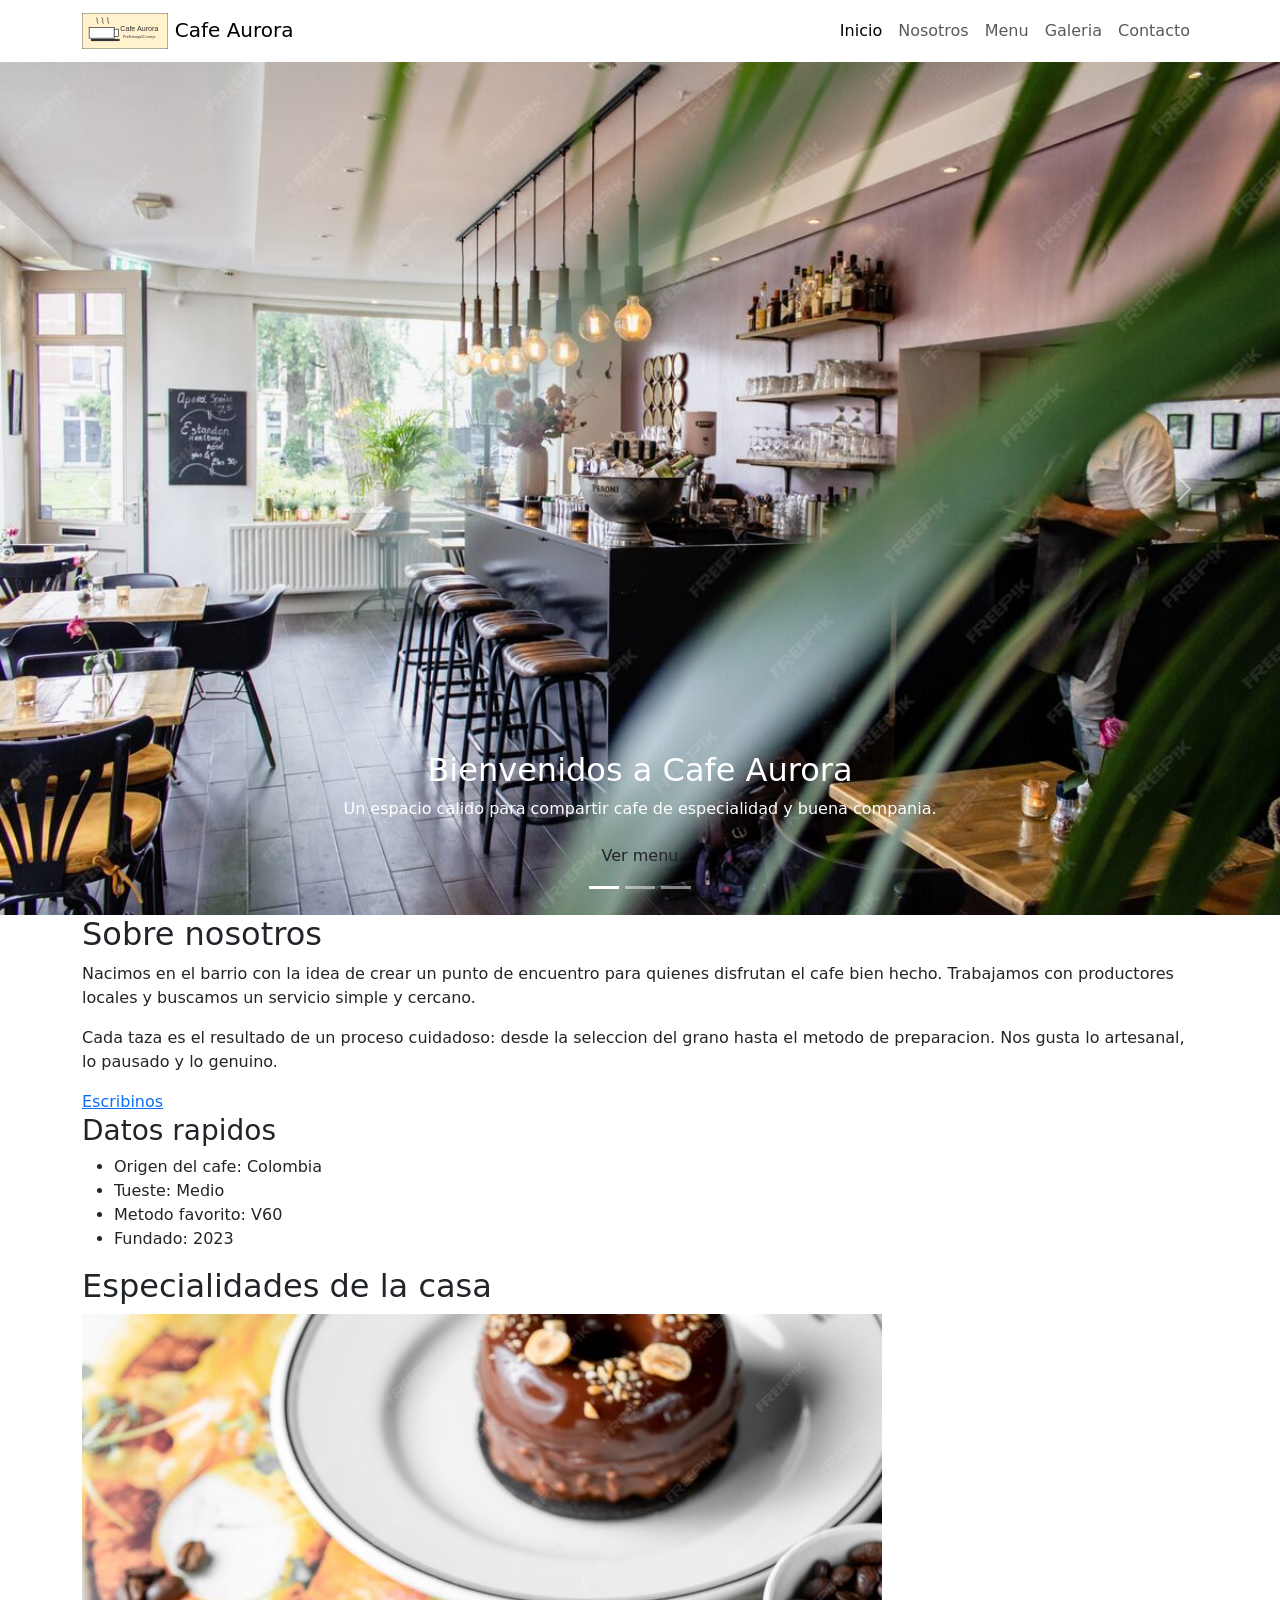
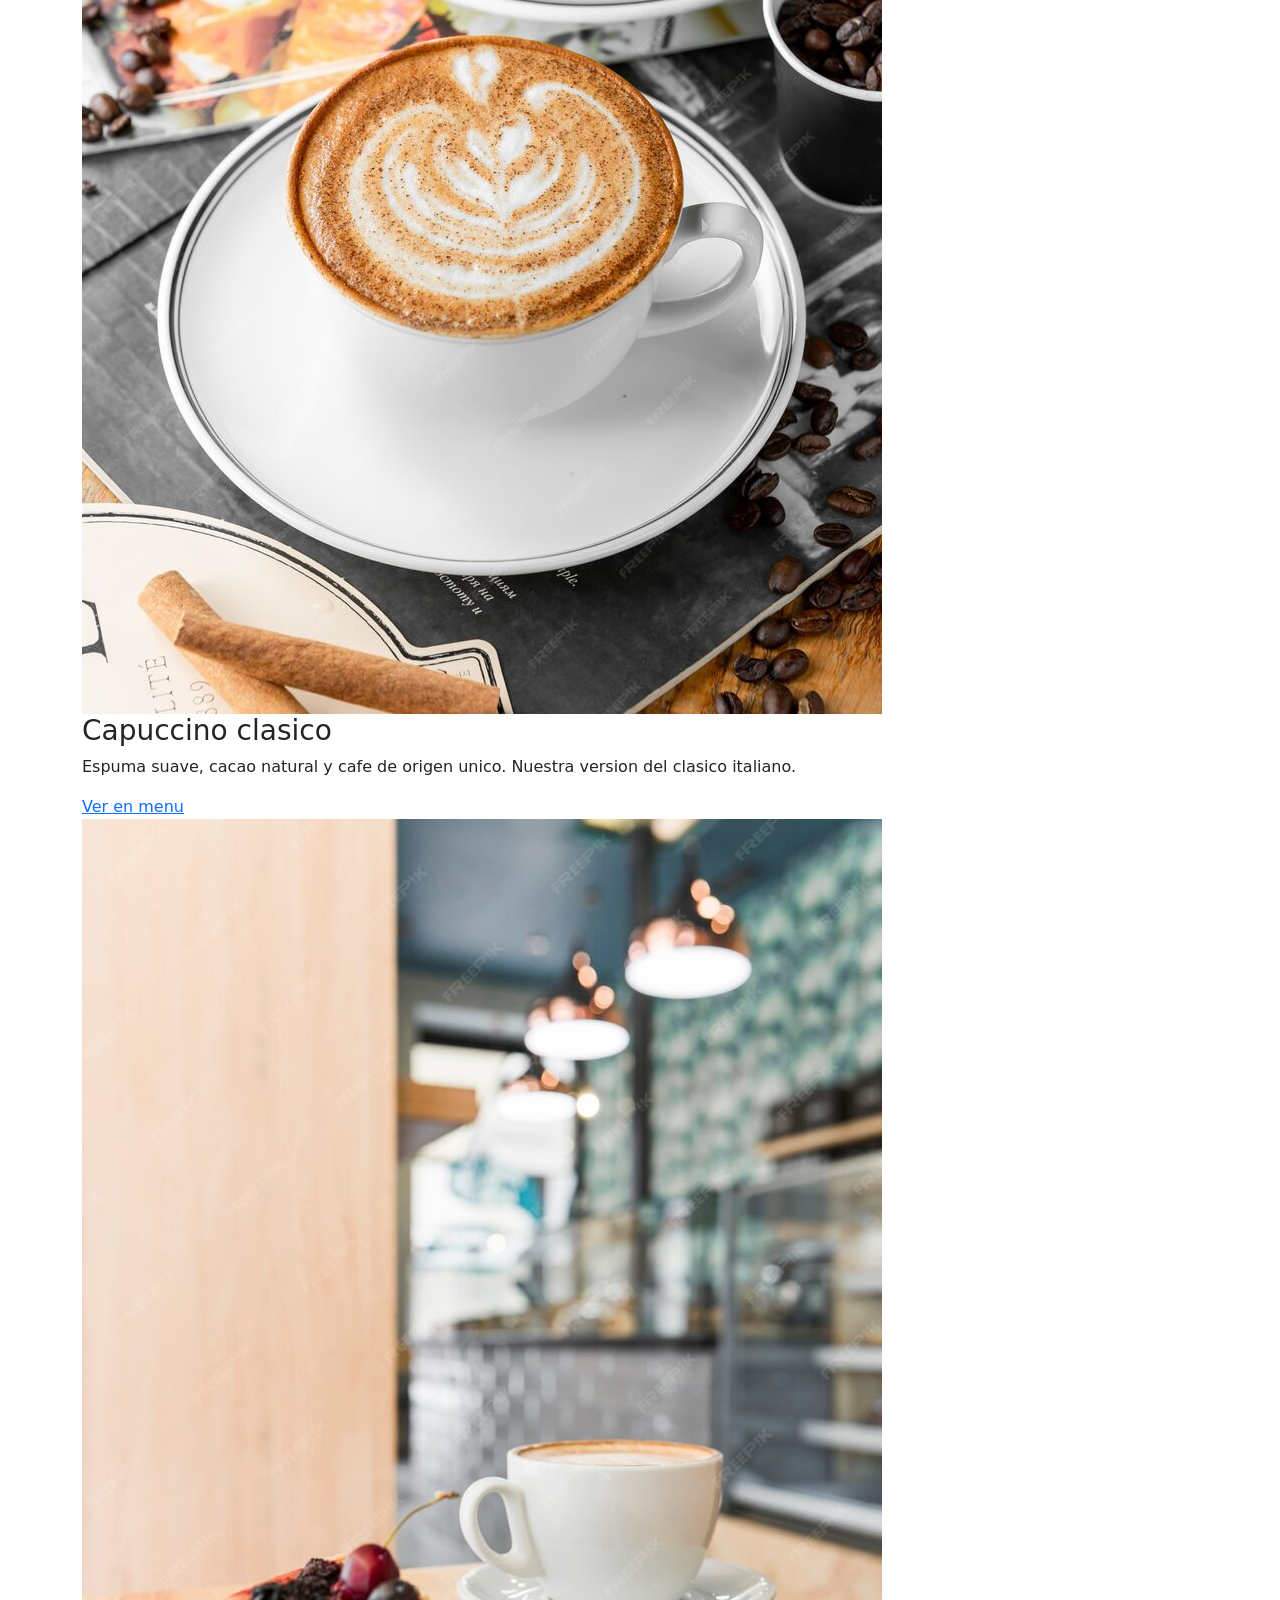
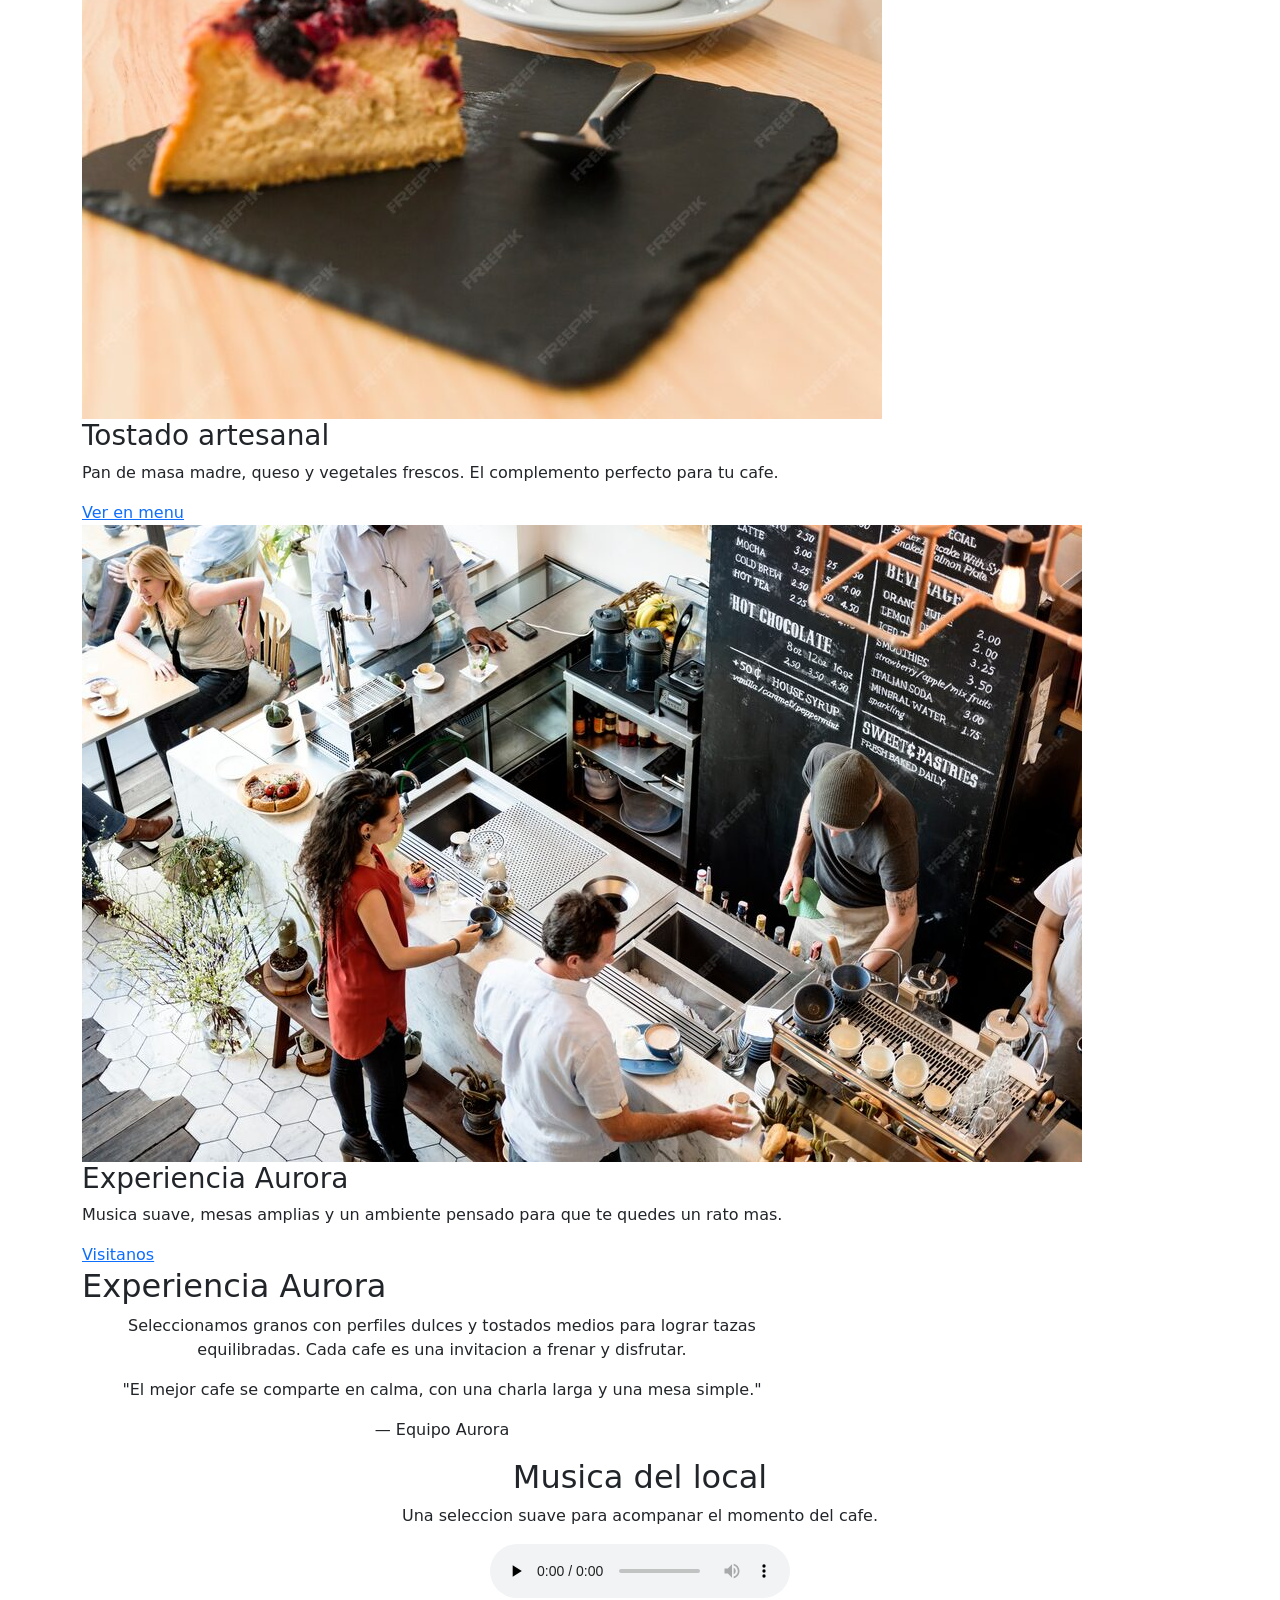
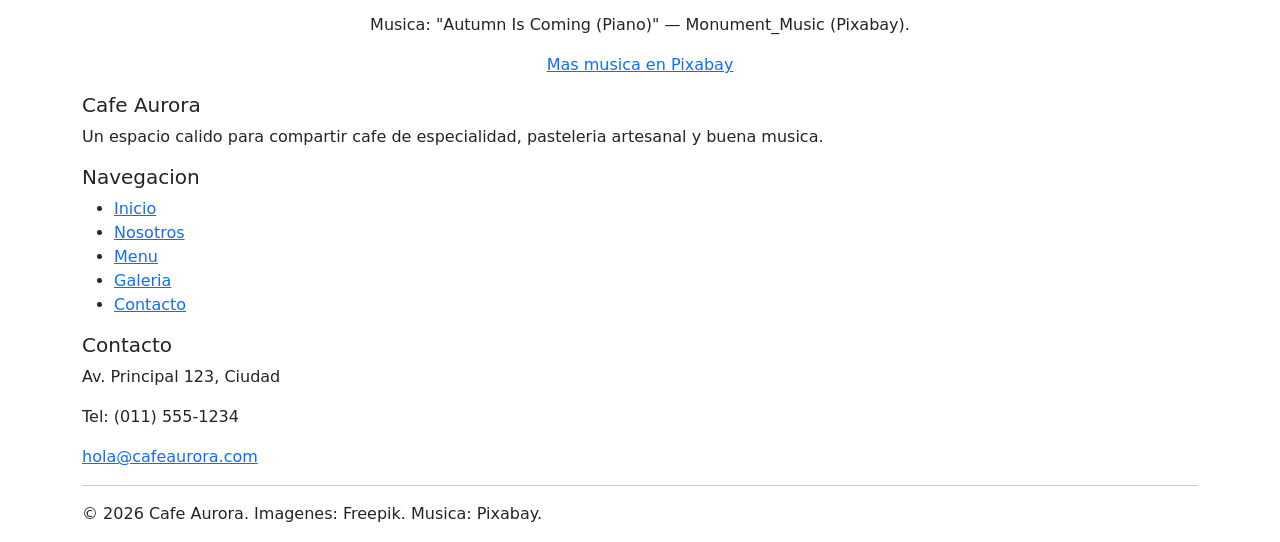
==== index.html @ ffa71421 "Crear estructura HTML: inicio, menu y contacto con SEO y navegacion" ====
<!DOCTYPE html>
<html lang="es">
<head>
  <meta charset="UTF-8">
  <meta name="viewport" content="width=device-width, initial-scale=1.0">
  <title>Cafe Aurora — Cafe de especialidad y pasteleria artesanal</title>
  <meta name="description" content="Cafe Aurora: cafe de especialidad, pasteleria artesanal y un espacio calido en el barrio. Granos de origen, metodos manuales y ambiente acogedor.">
  <meta name="keywords" content="cafe de especialidad, pasteleria artesanal, cafeteria, cafe de origen, V60, aeropress, latte art">
  <!-- Open Graph -->
  <meta property="og:title" content="Cafe Aurora — Cafe de especialidad y pasteleria artesanal">
  <meta property="og:description" content="Un espacio calido para compartir cafe de especialidad, pasteleria artesanal y buena compania.">
  <meta property="og:image" content="img/hero.jpg">
  <meta property="og:type" content="website">
  <!-- Bootstrap 5.3 -->
  <link href="https://cdn.jsdelivr.net/npm/bootstrap@5.3.8/dist/css/bootstrap.min.css" rel="stylesheet"
        integrity="sha384-sRIl4kxILFvY47J16cr9ZwB07vP4J8+LH7qKQnuqkuIAvNWLzeN8tE5YBujZqJLB" crossorigin="anonymous">
  <!-- Google Fonts -->
  <link rel="preconnect" href="https://fonts.googleapis.com">
  <link rel="preconnect" href="https://fonts.gstatic.com" crossorigin>
  <link href="https://fonts.googleapis.com/css2?family=Lato:wght@300;400;700&family=Playfair+Display:wght@400;700&display=swap" rel="stylesheet">
  <!-- Estilos propios -->
  <link rel="stylesheet" href="css/styles.css">
</head>
<body>

  <!-- Navegacion principal -->
  <nav class="navbar navbar-expand-lg navbar-light navbar-aurora sticky-top">
    <div class="container">
      <a class="navbar-brand" href="index.html">
        <img src="img/logo.svg" alt="Logo Cafe Aurora" height="36">
        Cafe Aurora
      </a>
      <button class="navbar-toggler" type="button"
              data-bs-toggle="collapse" data-bs-target="#navPrincipal"
              aria-controls="navPrincipal" aria-expanded="false"
              aria-label="Abrir menu de navegacion">
        <span class="navbar-toggler-icon"></span>
      </button>
      <div id="navPrincipal" class="collapse navbar-collapse">
        <ul class="navbar-nav ms-auto">
          <li class="nav-item">
            <a class="nav-link active" aria-current="page" href="index.html">Inicio</a>
          </li>
          <li class="nav-item">
            <a class="nav-link" href="pages/nosotros.html">Nosotros</a>
          </li>
          <li class="nav-item">
            <a class="nav-link" href="pages/menu.html">Menu</a>
          </li>
          <li class="nav-item">
            <a class="nav-link" href="pages/galeria.html">Galeria</a>
          </li>
          <li class="nav-item">
            <a class="nav-link" href="pages/contacto.html">Contacto</a>
          </li>
        </ul>
      </div>
    </div>
  </nav>

  <main>

    <!-- Hero — Carousel -->
    <section id="inicio">
      <h1 class="visually-hidden">Cafe Aurora — Cafe de especialidad y pasteleria artesanal</h1>
      <div id="heroCarousel" class="carousel slide hero-carousel" data-bs-ride="false">
        <!-- Indicadores -->
        <div class="carousel-indicators">
          <button type="button" data-bs-target="#heroCarousel" data-bs-slide-to="0"
                  class="active" aria-current="true" aria-label="Slide 1"></button>
          <button type="button" data-bs-target="#heroCarousel" data-bs-slide-to="1"
                  aria-label="Slide 2"></button>
          <button type="button" data-bs-target="#heroCarousel" data-bs-slide-to="2"
                  aria-label="Slide 3"></button>
        </div>
        <!-- Slides -->
        <div class="carousel-inner">
          <div class="carousel-item active">
            <img src="img/hero.jpg" class="d-block w-100" alt="Interior de cafeteria con mesas de madera">
            <div class="carousel-caption">
              <h2>Bienvenidos a Cafe Aurora</h2>
              <p>Un espacio calido para compartir cafe de especialidad y buena compania.</p>
              <a href="pages/menu.html" class="btn btn-aurora">Ver menu</a>
            </div>
          </div>
          <div class="carousel-item">
            <img src="img/local.jpg" class="d-block w-100" alt="Personas disfrutando en cafeteria">
            <div class="carousel-caption">
              <h2>Un lugar para compartir</h2>
              <p>Nacimos en el barrio con la idea de crear un punto de encuentro.</p>
              <a href="#sobre" class="btn btn-aurora">Conocenos</a>
            </div>
          </div>
          <div class="carousel-item">
            <img src="img/producto-1.jpg" class="d-block w-100" alt="Capuccino con pastel de chocolate">
            <div class="carousel-caption">
              <h2>Cafe de especialidad</h2>
              <p>Seleccionamos granos con perfiles dulces y tostados medios.</p>
              <a href="#especialidades" class="btn btn-aurora">Especialidades</a>
            </div>
          </div>
        </div>
        <!-- Controles -->
        <button class="carousel-control-prev" type="button"
                data-bs-target="#heroCarousel" data-bs-slide="prev" aria-label="Anterior">
          <span class="carousel-control-prev-icon" aria-hidden="true"></span>
        </button>
        <button class="carousel-control-next" type="button"
                data-bs-target="#heroCarousel" data-bs-slide="next" aria-label="Siguiente">
          <span class="carousel-control-next-icon" aria-hidden="true"></span>
        </button>
      </div>
    </section>

    <!-- Sobre nosotros -->
    <section id="sobre" class="section-aurora">
      <div class="container">
        <h2 class="section-title">Sobre nosotros</h2>
        <div class="grid-aurora grid-aurora--sidebar">
          <article class="fade-in-up">
            <p>Nacimos en el barrio con la idea de crear un punto de encuentro para quienes disfrutan el cafe bien hecho. Trabajamos con productores locales y buscamos un servicio simple y cercano.</p>
            <p>Cada taza es el resultado de un proceso cuidadoso: desde la seleccion del grano hasta el metodo de preparacion. Nos gusta lo artesanal, lo pausado y lo genuino.</p>
            <a href="pages/contacto.html" class="btn-aurora btn-aurora--outline">Escribinos</a>
          </article>
          <aside class="aside-aurora">
            <h3>Datos rapidos</h3>
            <ul>
              <li>Origen del cafe: Colombia</li>
              <li>Tueste: Medio</li>
              <li>Metodo favorito: V60</li>
              <li>Fundado: 2023</li>
            </ul>
          </aside>
        </div>
      </div>
    </section>

    <!-- Especialidades -->
    <section id="especialidades" class="section-aurora section-aurora--alt">
      <div class="container">
        <h2 class="section-title">Especialidades de la casa</h2>
        <div class="grid-aurora grid-aurora--3cols">
          <article class="card-aurora">
            <img src="img/producto-1.jpg" class="card-aurora__img" alt="Capuccino con pastel de chocolate">
            <div class="card-aurora__body">
              <h3 class="card-aurora__title">Capuccino clasico</h3>
              <p class="card-aurora__text">Espuma suave, cacao natural y cafe de origen unico. Nuestra version del clasico italiano.</p>
              <a href="pages/menu.html#cafes" class="btn-aurora">Ver en menu</a>
            </div>
          </article>
          <article class="card-aurora">
            <img src="img/producto-2.jpg" class="card-aurora__img" alt="Pasteleria y cafe sobre mesa de madera">
            <div class="card-aurora__body">
              <h3 class="card-aurora__title">Tostado artesanal</h3>
              <p class="card-aurora__text">Pan de masa madre, queso y vegetales frescos. El complemento perfecto para tu cafe.</p>
              <a href="pages/menu.html#pasteleria" class="btn-aurora">Ver en menu</a>
            </div>
          </article>
          <article class="card-aurora">
            <img src="img/local.jpg" class="card-aurora__img" alt="Personas en cafeteria">
            <div class="card-aurora__body">
              <h3 class="card-aurora__title">Experiencia Aurora</h3>
              <p class="card-aurora__text">Musica suave, mesas amplias y un ambiente pensado para que te quedes un rato mas.</p>
              <a href="pages/contacto.html#ubicacion" class="btn-aurora">Visitanos</a>
            </div>
          </article>
        </div>
      </div>
    </section>

    <!-- Experiencia -->
    <section id="experiencia" class="section-aurora">
      <div class="container">
        <h2 class="section-title">Experiencia Aurora</h2>
        <div class="flex-aurora flex-aurora--center">
          <div style="max-width: 720px; text-align: center;">
            <p>Seleccionamos granos con perfiles dulces y tostados medios para lograr tazas equilibradas. Cada cafe es una invitacion a frenar y disfrutar.</p>
            <blockquote class="blockquote-aurora">
              <p>"El mejor cafe se comparte en calma, con una charla larga y una mesa simple."</p>
              <footer>— Equipo Aurora</footer>
            </blockquote>
          </div>
        </div>
      </div>
    </section>

    <!-- Musica del local -->
    <section id="ambiente" class="section-aurora section-aurora--alt">
      <div class="container text-center">
        <h2 class="section-title">Musica del local</h2>
        <p>Una seleccion suave para acompanar el momento del cafe.</p>
        <div class="music-section">
          <audio controls preload="none">
            <source src="img/ambiente.mp3" type="audio/mpeg">
            Tu navegador no soporta audio.
          </audio>
        </div>
        <p class="music-credit mt-2">Musica: "Autumn Is Coming (Piano)" — Monument_Music (Pixabay).</p>
        <p><a href="https://pixabay.com/music/" target="_blank" rel="noopener">Mas musica en Pixabay</a></p>
      </div>
    </section>

  </main>

  <!-- Footer -->
  <footer class="footer-aurora">
    <div class="container">
      <div class="grid-aurora grid-aurora--3cols">
        <div>
          <h5>Cafe Aurora</h5>
          <p>Un espacio calido para compartir cafe de especialidad, pasteleria artesanal y buena musica.</p>
        </div>
        <div>
          <h5>Navegacion</h5>
          <ul>
            <li><a href="index.html">Inicio</a></li>
            <li><a href="pages/nosotros.html">Nosotros</a></li>
            <li><a href="pages/menu.html">Menu</a></li>
            <li><a href="pages/galeria.html">Galeria</a></li>
            <li><a href="pages/contacto.html">Contacto</a></li>
          </ul>
        </div>
        <div>
          <h5>Contacto</h5>
          <address>
            <p>Av. Principal 123, Ciudad</p>
            <p>Tel: (011) 555-1234</p>
            <p><a href="mailto:hola@cafeaurora.com">hola@cafeaurora.com</a></p>
          </address>
        </div>
      </div>
      <hr>
      <p class="footer__copy">&copy; 2026 Cafe Aurora. Imagenes: Freepik. Musica: Pixabay.</p>
    </div>
  </footer>

  <!-- Bootstrap JS Bundle (incluye Popper) -->
  <script src="https://cdn.jsdelivr.net/npm/bootstrap@5.3.8/dist/js/bootstrap.bundle.min.js"
          integrity="sha384-FKyoEForCGlyvwx9Hj09JcYn3nv7wiPVlz7YYwJrWVcXK/BmnVDxM+D2scQbITxI" crossorigin="anonymous"></script>
</body>
</html>
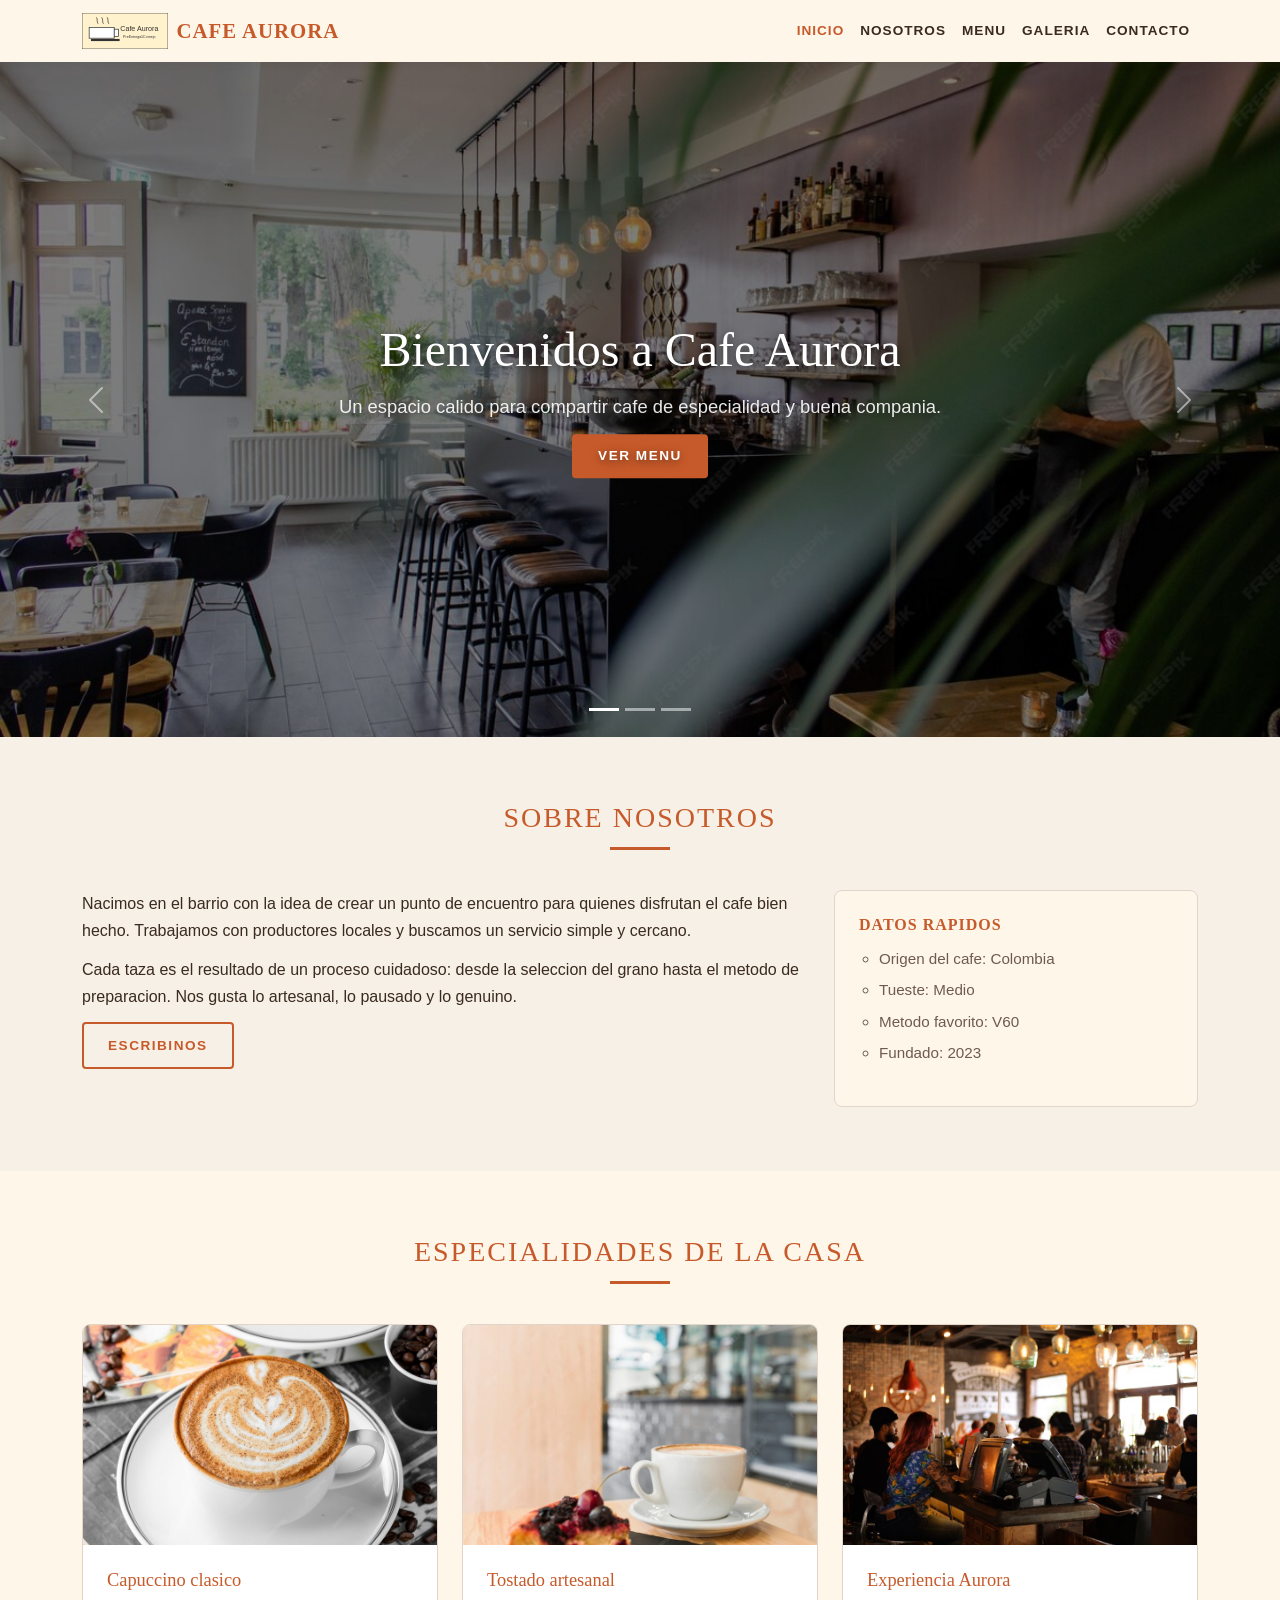
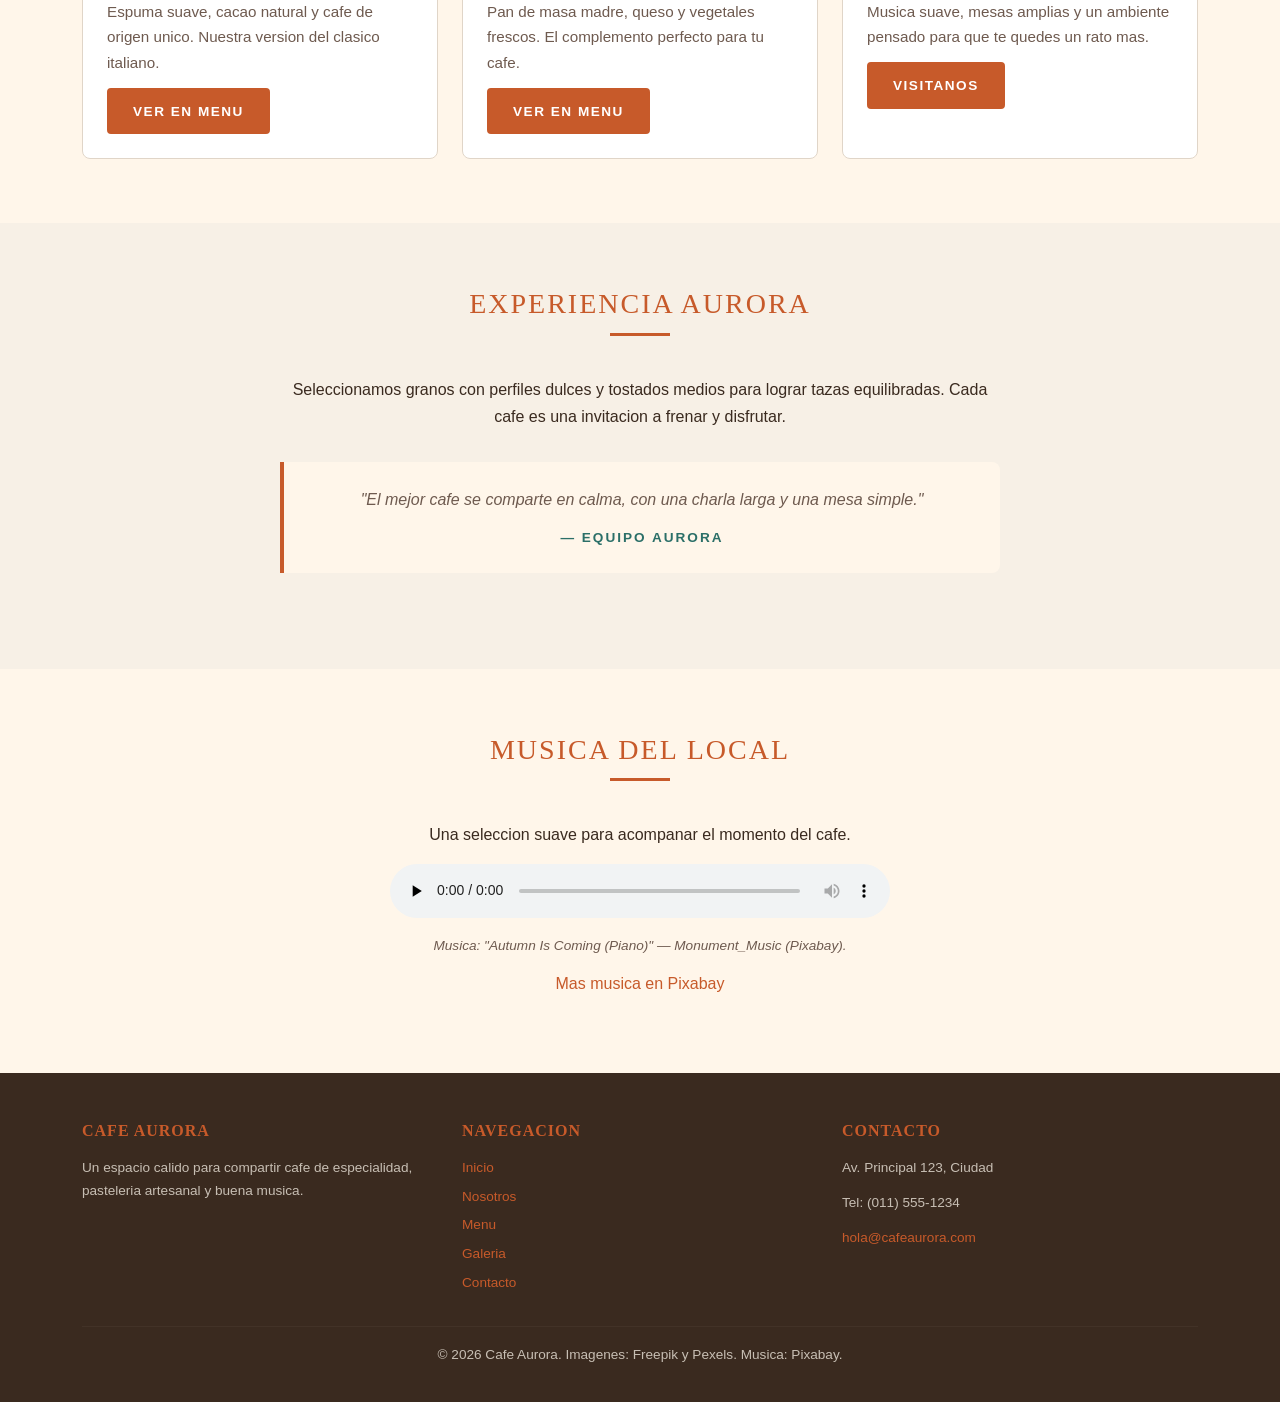
==== commit eb278ca9: "Integrar AOS (Animate on Scroll) y diversificar imagenes en todas las paginas" ====
--- a/index.html
+++ b/index.html
@@ -18,6 +18,8 @@
   <link rel="preconnect" href="https://fonts.googleapis.com">
   <link rel="preconnect" href="https://fonts.gstatic.com" crossorigin>
   <link href="https://fonts.googleapis.com/css2?family=Lato:wght@300;400;700&family=Playfair+Display:wght@400;700&display=swap" rel="stylesheet">
+  <!-- AOS — Animate on Scroll -->
+  <link rel="stylesheet" href="https://unpkg.com/aos@2.3.4/dist/aos.css">
   <!-- Estilos propios -->
   <link rel="stylesheet" href="css/styles.css">
 </head>
@@ -117,12 +119,12 @@
       <div class="container">
         <h2 class="section-title">Sobre nosotros</h2>
         <div class="grid-aurora grid-aurora--sidebar">
-          <article class="fade-in-up">
+          <article data-aos="fade-up">
             <p>Nacimos en el barrio con la idea de crear un punto de encuentro para quienes disfrutan el cafe bien hecho. Trabajamos con productores locales y buscamos un servicio simple y cercano.</p>
             <p>Cada taza es el resultado de un proceso cuidadoso: desde la seleccion del grano hasta el metodo de preparacion. Nos gusta lo artesanal, lo pausado y lo genuino.</p>
             <a href="pages/contacto.html" class="btn-aurora btn-aurora--outline">Escribinos</a>
           </article>
-          <aside class="aside-aurora">
+          <aside class="aside-aurora" data-aos="fade-left" data-aos-delay="150">
             <h3>Datos rapidos</h3>
             <ul>
               <li>Origen del cafe: Colombia</li>
@@ -140,7 +142,7 @@
       <div class="container">
         <h2 class="section-title">Especialidades de la casa</h2>
         <div class="grid-aurora grid-aurora--3cols">
-          <article class="card-aurora">
+          <article class="card-aurora" data-aos="fade-up">
             <img src="img/producto-1.jpg" class="card-aurora__img" alt="Capuccino con pastel de chocolate">
             <div class="card-aurora__body">
               <h3 class="card-aurora__title">Capuccino clasico</h3>
@@ -148,7 +150,7 @@
               <a href="pages/menu.html#cafes" class="btn-aurora">Ver en menu</a>
             </div>
           </article>
-          <article class="card-aurora">
+          <article class="card-aurora" data-aos="fade-up" data-aos-delay="150">
             <img src="img/producto-2.jpg" class="card-aurora__img" alt="Pasteleria y cafe sobre mesa de madera">
             <div class="card-aurora__body">
               <h3 class="card-aurora__title">Tostado artesanal</h3>
@@ -156,8 +158,8 @@
               <a href="pages/menu.html#pasteleria" class="btn-aurora">Ver en menu</a>
             </div>
           </article>
-          <article class="card-aurora">
-            <img src="img/local.jpg" class="card-aurora__img" alt="Personas en cafeteria">
+          <article class="card-aurora" data-aos="fade-up" data-aos-delay="300">
+            <img src="img/interior.jpg" class="card-aurora__img" alt="Interior calido de cafeteria con decoracion de madera">
             <div class="card-aurora__body">
               <h3 class="card-aurora__title">Experiencia Aurora</h3>
               <p class="card-aurora__text">Musica suave, mesas amplias y un ambiente pensado para que te quedes un rato mas.</p>
@@ -175,7 +177,7 @@
         <div class="flex-aurora flex-aurora--center">
           <div style="max-width: 720px; text-align: center;">
             <p>Seleccionamos granos con perfiles dulces y tostados medios para lograr tazas equilibradas. Cada cafe es una invitacion a frenar y disfrutar.</p>
-            <blockquote class="blockquote-aurora">
+            <blockquote class="blockquote-aurora" data-aos="zoom-in">
               <p>"El mejor cafe se comparte en calma, con una charla larga y una mesa simple."</p>
               <footer>— Equipo Aurora</footer>
             </blockquote>
@@ -230,12 +232,15 @@
         </div>
       </div>
       <hr>
-      <p class="footer__copy">&copy; 2026 Cafe Aurora. Imagenes: Freepik. Musica: Pixabay.</p>
+      <p class="footer__copy">&copy; 2026 Cafe Aurora. Imagenes: Freepik y Pexels. Musica: Pixabay.</p>
     </div>
   </footer>
 
   <!-- Bootstrap JS Bundle (incluye Popper) -->
   <script src="https://cdn.jsdelivr.net/npm/bootstrap@5.3.8/dist/js/bootstrap.bundle.min.js"
           integrity="sha384-FKyoEForCGlyvwx9Hj09JcYn3nv7wiPVlz7YYwJrWVcXK/BmnVDxM+D2scQbITxI" crossorigin="anonymous"></script>
+  <!-- AOS init -->
+  <script src="https://unpkg.com/aos@2.3.4/dist/aos.js"></script>
+  <script>AOS.init({ duration: 800, once: true });</script>
 </body>
 </html>
--- a/css/styles.css
+++ b/css/styles.css
@@ -0,0 +1,1108 @@
+@charset "UTF-8";
+.sticky-top {
+  z-index: 1030;
+}
+
+.img-responsive {
+  width: 100%;
+  height: auto;
+  display: block;
+  border-radius: 8px;
+}
+
+.rounded-aurora {
+  border-radius: 8px;
+}
+
+*,
+*::before,
+*::after {
+  box-sizing: border-box;
+  margin: 0;
+  padding: 0;
+}
+
+html {
+  scroll-behavior: smooth;
+  scroll-padding-top: 80px;
+}
+@media (prefers-reduced-motion: reduce) {
+  html {
+    scroll-behavior: auto;
+  }
+}
+
+body {
+  font-family: "Lato", "Helvetica Neue", sans-serif;
+  color: #3a2a1f;
+  background-color: #f7f0e6;
+  line-height: 1.7;
+}
+
+img {
+  max-width: 100%;
+  height: auto;
+  display: block;
+}
+
+@media (prefers-reduced-motion: reduce) {
+  * {
+    transition-duration: 0.01ms !important;
+    animation-duration: 0.01ms !important;
+  }
+}
+h1, h2, h3, h4, h5 {
+  font-family: "Playfair Display", Georgia, serif;
+  color: #c75a2a;
+}
+
+h1 {
+  font-size: 2.5rem;
+}
+
+h2 {
+  font-size: 1.75rem;
+  margin-bottom: 1rem;
+}
+
+h3 {
+  font-size: 1.25rem;
+}
+
+p {
+  margin-bottom: 0.75rem;
+}
+
+a {
+  color: #c75a2a;
+  text-decoration: none;
+  transition: color 0.3s ease;
+}
+a:hover {
+  color: #a34820;
+  text-decoration: underline;
+}
+
+figcaption {
+  color: #6e5a4f;
+  font-style: italic;
+  font-size: 0.85rem;
+  margin-top: 0.5rem;
+}
+
+.text-primary {
+  color: #c75a2a;
+}
+
+.text-secondary {
+  color: #2b6f68;
+}
+
+.text-ink {
+  color: #3a2a1f;
+}
+
+.text-muted {
+  color: #6e5a4f;
+}
+
+.text-white {
+  color: #ffffff;
+}
+
+.mt-aurora-1 {
+  margin-top: 1rem;
+}
+
+.mb-aurora-1 {
+  margin-bottom: 1rem;
+}
+
+.mt-aurora-2 {
+  margin-top: 2rem;
+}
+
+.mb-aurora-2 {
+  margin-bottom: 2rem;
+}
+
+.mt-aurora-3 {
+  margin-top: 3rem;
+}
+
+.mb-aurora-3 {
+  margin-bottom: 3rem;
+}
+
+.mt-aurora-4 {
+  margin-top: 4rem;
+}
+
+.mb-aurora-4 {
+  margin-bottom: 4rem;
+}
+
+.mt-aurora-5 {
+  margin-top: 5rem;
+}
+
+.mb-aurora-5 {
+  margin-bottom: 5rem;
+}
+
+.text-aurora {
+  color: #c75a2a;
+}
+
+.text-muted-aurora {
+  color: #6e5a4f;
+}
+
+@keyframes fadeInUp {
+  from {
+    opacity: 0;
+    transform: translateY(20px);
+  }
+  to {
+    opacity: 1;
+    transform: translateY(0);
+  }
+}
+@keyframes fadeInLeft {
+  from {
+    opacity: 0;
+    transform: translateX(-30px);
+  }
+  to {
+    opacity: 1;
+    transform: translateX(0);
+  }
+}
+@keyframes scaleIn {
+  from {
+    opacity: 0;
+    transform: scale(0.9);
+  }
+  to {
+    opacity: 1;
+    transform: scale(1);
+  }
+}
+.fade-in-up {
+  animation: fadeInUp 0.6s ease-out;
+}
+
+.fade-in-left {
+  animation: fadeInLeft 0.6s ease-out;
+}
+
+.scale-in {
+  animation: scaleIn 0.5s ease-out;
+}
+
+.grid-aurora {
+  display: grid;
+  gap: 1.5rem;
+}
+.grid-aurora--2cols {
+  grid-template-columns: 1fr 1fr;
+}
+@media (max-width: 768px) {
+  .grid-aurora--2cols {
+    grid-template-columns: 1fr;
+  }
+}
+.grid-aurora--3cols {
+  grid-template-columns: repeat(3, 1fr);
+}
+@media (max-width: 768px) {
+  .grid-aurora--3cols {
+    grid-template-columns: 1fr 1fr;
+  }
+}
+@media (max-width: 576px) {
+  .grid-aurora--3cols {
+    grid-template-columns: 1fr;
+  }
+}
+.grid-aurora--sidebar {
+  grid-template-columns: 2fr 1fr;
+}
+@media (max-width: 768px) {
+  .grid-aurora--sidebar {
+    grid-template-columns: 1fr;
+  }
+}
+
+.container-aurora {
+  width: 100%;
+  max-width: 1140px;
+  margin: 0 auto;
+  padding: 0 1rem;
+}
+
+.flex-aurora {
+  display: flex;
+  gap: 1.5rem;
+}
+.flex-aurora--wrap {
+  flex-wrap: wrap;
+}
+.flex-aurora--center {
+  display: flex;
+  justify-content: center;
+  align-items: center;
+}
+.flex-aurora--between {
+  display: flex;
+  justify-content: space-between;
+  align-items: center;
+}
+
+.section-aurora {
+  padding: 4rem 0;
+}
+.section-aurora--alt {
+  background-color: #fff6ea;
+}
+@media (max-width: 768px) {
+  .section-aurora {
+    padding: 2.5rem 0;
+  }
+}
+@media (max-width: 576px) {
+  .section-aurora {
+    padding: 2rem 0;
+  }
+}
+
+.section-title {
+  text-align: center;
+  margin-bottom: 2.5rem;
+  text-transform: uppercase;
+  letter-spacing: 2px;
+  position: relative;
+}
+.section-title::after {
+  content: "";
+  display: block;
+  width: 60px;
+  height: 3px;
+  background-color: #c75a2a;
+  margin: 0.75rem auto 0;
+}
+
+.footer-aurora {
+  background-color: #3a2a1f;
+  color: #f7f0e6;
+  padding: 3rem 0 1.5rem;
+}
+.footer-aurora h5 {
+  color: #c75a2a;
+  font-family: "Playfair Display", Georgia, serif;
+  text-transform: uppercase;
+  letter-spacing: 1px;
+  font-size: 1rem;
+  font-weight: 600;
+  margin-bottom: 1rem;
+}
+.footer-aurora p,
+.footer-aurora li {
+  color: rgba(247, 240, 230, 0.75);
+  font-size: 0.85rem;
+}
+.footer-aurora a {
+  color: #c75a2a;
+  text-decoration: none;
+}
+.footer-aurora a:hover {
+  color: #ffffff;
+  text-decoration: underline;
+}
+.footer-aurora ul {
+  list-style: none;
+  padding: 0;
+}
+.footer-aurora ul li {
+  margin-bottom: 0.35rem;
+}
+.footer-aurora address {
+  font-style: normal;
+}
+.footer-aurora hr {
+  border-color: rgba(247, 240, 230, 0.15);
+}
+
+.footer__copy {
+  text-align: center;
+  font-size: 0.8rem;
+  color: rgba(247, 240, 230, 0.5);
+  margin-top: 1rem;
+}
+
+.aside-aurora {
+  background-color: #fff6ea;
+  border: 1px solid #e0d5c8;
+  border-radius: 8px;
+  padding: 1.5rem;
+}
+.aside-aurora h3 {
+  font-size: 1rem;
+  text-transform: uppercase;
+  letter-spacing: 1px;
+  font-size: 1rem;
+  font-weight: 600;
+  margin-bottom: 0.75rem;
+}
+.aside-aurora ul {
+  list-style-type: circle;
+  padding-left: 1.25rem;
+}
+.aside-aurora li {
+  color: #6e5a4f;
+  margin-bottom: 0.35rem;
+  font-size: 0.95rem;
+}
+
+.navbar-aurora {
+  background-color: #fff6ea;
+  box-shadow: 0 2px 8px rgba(58, 42, 31, 0.08);
+}
+.navbar-aurora .navbar-brand {
+  font-family: "Playfair Display", Georgia, serif;
+  font-weight: 700;
+  color: #c75a2a;
+  font-size: 1.3rem;
+  letter-spacing: 1px;
+  text-transform: uppercase;
+  display: flex;
+  align-items: center;
+  gap: 0.5rem;
+}
+.navbar-aurora .navbar-brand:hover {
+  color: #a34820;
+  text-decoration: none;
+}
+.navbar-aurora .navbar-brand img {
+  height: 36px;
+  width: auto;
+}
+.navbar-aurora .nav-link {
+  color: #3a2a1f;
+  font-weight: 400;
+  text-transform: uppercase;
+  letter-spacing: 1px;
+  font-size: 0.85rem;
+  font-weight: 600;
+  padding: 0.5rem 0.75rem;
+  transition: color 0.3s ease;
+}
+.navbar-aurora .nav-link:hover, .navbar-aurora .nav-link:focus-visible {
+  color: #c75a2a;
+}
+.navbar-aurora .nav-link.active {
+  color: #c75a2a;
+  font-weight: 700;
+}
+@media (max-width: 576px) {
+  .navbar-aurora .navbar-brand {
+    font-size: 1.1rem;
+  }
+}
+
+.btn-aurora--secondary, .btn-aurora--outline, .btn-aurora {
+  padding: 0.6rem 1.5rem;
+  text-transform: uppercase;
+  letter-spacing: 1.5px;
+  font-size: 0.85rem;
+  font-weight: 600;
+  border-radius: 4px;
+  transition: background-color 0.3s ease, transform 0.2s ease;
+  cursor: pointer;
+  display: inline-block;
+  text-align: center;
+}
+.btn-aurora--secondary:active, .btn-aurora--outline:active, .btn-aurora:active {
+  transform: scale(0.97);
+}
+.btn-aurora--secondary:focus-visible, .btn-aurora--outline:focus-visible, .btn-aurora:focus-visible {
+  outline: 3px solid #c75a2a;
+  outline-offset: 2px;
+}
+
+.btn-aurora {
+  background-color: #c75a2a;
+  color: #ffffff;
+  border: 2px solid #c75a2a;
+}
+.btn-aurora:hover {
+  background-color: #a34820;
+  border-color: #a34820;
+  color: #ffffff;
+  text-decoration: none;
+}
+.btn-aurora--outline {
+  background-color: transparent;
+  color: #c75a2a;
+  border: 2px solid #c75a2a;
+}
+.btn-aurora--outline:hover {
+  background-color: #c75a2a;
+  color: #ffffff;
+}
+.btn-aurora--secondary {
+  background-color: #2b6f68;
+  color: #ffffff;
+  border: 2px solid #2b6f68;
+}
+.btn-aurora--secondary:hover {
+  background-color: #1e524d;
+  border-color: #1e524d;
+  color: #ffffff;
+  text-decoration: none;
+}
+
+.card-aurora {
+  border: 1px solid #e0d5c8;
+  border-radius: 8px;
+  overflow: hidden;
+  background-color: #ffffff;
+  height: 100%;
+  transition: transform 0.3s ease, box-shadow 0.3s ease;
+}
+.card-aurora:hover {
+  transform: translateY(-4px);
+  box-shadow: 0 8px 24px rgba(58, 42, 31, 0.12);
+}
+.card-aurora__img {
+  width: 100%;
+  height: 220px;
+  object-fit: cover;
+  display: block;
+}
+.card-aurora__body {
+  padding: 1.5rem;
+}
+.card-aurora__title {
+  font-family: "Playfair Display", Georgia, serif;
+  color: #c75a2a;
+  font-size: 1.15rem;
+  margin-bottom: 0.5rem;
+}
+.card-aurora__text {
+  color: #6e5a4f;
+  font-size: 0.95rem;
+  margin-bottom: 0.75rem;
+}
+.card-aurora .card-img-top {
+  width: 100%;
+  height: 220px;
+  object-fit: cover;
+}
+.card-aurora .card-body {
+  padding: 1.5rem;
+}
+.card-aurora .card-title {
+  font-family: "Playfair Display", Georgia, serif;
+  color: #c75a2a;
+  font-size: 1.15rem;
+  margin-bottom: 0.5rem;
+}
+.card-aurora .card-text {
+  color: #6e5a4f;
+  font-size: 0.95rem;
+}
+
+.hero-carousel .carousel-item {
+  height: 75vh;
+  min-height: 400px;
+  max-height: 700px;
+  overflow: hidden;
+}
+.hero-carousel .carousel-item img {
+  width: 100%;
+  height: 100%;
+  object-fit: cover;
+  filter: brightness(0.5);
+}
+.hero-carousel .carousel-caption {
+  bottom: 50%;
+  transform: translateY(50%);
+  text-shadow: 0 2px 8px rgba(0, 0, 0, 0.5);
+}
+.hero-carousel .carousel-caption h2 {
+  color: #ffffff;
+  font-size: 3rem;
+  margin-bottom: 0.75rem;
+}
+.hero-carousel .carousel-caption p {
+  color: #ffffff;
+  font-size: 1.15rem;
+  opacity: 0.9;
+}
+@media (max-width: 768px) {
+  .hero-carousel .carousel-item {
+    height: 50vh;
+    min-height: 300px;
+  }
+  .hero-carousel .carousel-caption h2 {
+    font-size: 1.75rem;
+  }
+  .hero-carousel .carousel-caption p {
+    font-size: 0.95rem;
+  }
+}
+@media (max-width: 576px) {
+  .hero-carousel .carousel-item {
+    height: 40vh;
+    min-height: 250px;
+  }
+  .hero-carousel .carousel-caption h2 {
+    font-size: 1.4rem;
+  }
+  .hero-carousel .carousel-caption p {
+    font-size: 0.85rem;
+  }
+}
+
+.form-aurora__group {
+  margin-bottom: 1rem;
+}
+.form-aurora__label {
+  text-transform: uppercase;
+  letter-spacing: 1px;
+  font-size: 0.85rem;
+  font-weight: 600;
+  display: block;
+  color: #3a2a1f;
+  margin-bottom: 0.25rem;
+}
+.form-aurora__input, .form-aurora__select, .form-aurora__textarea {
+  width: 100%;
+  padding: 0.5rem 0.75rem;
+  border: 1px solid #e0d5c8;
+  border-radius: 4px;
+  font-family: "Lato", "Helvetica Neue", sans-serif;
+  font-size: 0.95rem;
+  color: #3a2a1f;
+  background-color: #ffffff;
+  transition: border-color 0.3s ease, box-shadow 0.3s ease;
+}
+.form-aurora__input:focus, .form-aurora__select:focus, .form-aurora__textarea:focus {
+  border-color: #c75a2a;
+  box-shadow: 0 0 0 0.2rem rgba(199, 90, 42, 0.15);
+  outline: none;
+}
+.form-aurora__input:required, .form-aurora__select:required, .form-aurora__textarea:required {
+  border-left: 3px solid #c75a2a;
+}
+.form-aurora__textarea {
+  min-height: 120px;
+  resize: vertical;
+}
+.form-aurora__select {
+  appearance: auto;
+}
+.form-aurora__check {
+  display: flex;
+  align-items: center;
+  gap: 0.5rem;
+  margin-bottom: 1rem;
+}
+.form-aurora .form-control,
+.form-aurora .form-select {
+  border: 1px solid #e0d5c8;
+  border-radius: 4px;
+  font-family: "Lato", "Helvetica Neue", sans-serif;
+  color: #3a2a1f;
+  transition: border-color 0.3s ease, box-shadow 0.3s ease;
+}
+.form-aurora .form-control:focus,
+.form-aurora .form-select:focus {
+  border-color: #c75a2a;
+  box-shadow: 0 0 0 0.2rem rgba(199, 90, 42, 0.15);
+}
+.form-aurora .form-control:required,
+.form-aurora .form-select:required {
+  border-left: 3px solid #c75a2a;
+}
+.form-aurora label,
+.form-aurora .form-label {
+  text-transform: uppercase;
+  letter-spacing: 1px;
+  font-size: 0.85rem;
+  font-weight: 600;
+  color: #3a2a1f;
+  margin-bottom: 0.25rem;
+}
+
+.faq-aurora__item {
+  border: 1px solid #e0d5c8;
+  border-radius: 8px;
+  margin-bottom: 0.75rem;
+  overflow: hidden;
+}
+.faq-aurora__item:last-child {
+  margin-bottom: 0;
+}
+.faq-aurora__question {
+  font-family: "Playfair Display", Georgia, serif;
+  font-weight: 600;
+  color: #3a2a1f;
+  background-color: #fff6ea;
+  font-size: 1rem;
+  padding: 1rem 1.25rem;
+  cursor: pointer;
+  transition: background-color 0.3s ease, color 0.3s ease;
+  list-style: none;
+  display: flex;
+  justify-content: space-between;
+  align-items: center;
+}
+.faq-aurora__question::-webkit-details-marker {
+  display: none;
+}
+.faq-aurora__question::after {
+  content: "+";
+  font-size: 1.25rem;
+  font-weight: 700;
+  color: #c75a2a;
+  transition: transform 0.3s ease;
+}
+.faq-aurora__question:hover, .faq-aurora__question:focus-visible {
+  background-color: #f7f0e6;
+  color: #c75a2a;
+}
+.faq-aurora__item[open] .faq-aurora__question {
+  background-color: #f7f0e6;
+  color: #c75a2a;
+}
+.faq-aurora__item[open] .faq-aurora__question::after {
+  content: "−";
+}
+.faq-aurora__answer {
+  color: #6e5a4f;
+  line-height: 1.8;
+  padding: 1rem 1.25rem;
+}
+
+.accordion-aurora .accordion-button {
+  font-family: "Playfair Display", Georgia, serif;
+  font-weight: 600;
+  color: #3a2a1f;
+  background-color: #fff6ea;
+  font-size: 1rem;
+}
+.accordion-aurora .accordion-button:not(.collapsed) {
+  background-color: #f7f0e6;
+  color: #c75a2a;
+  box-shadow: none;
+}
+.accordion-aurora .accordion-button:focus {
+  border-color: #c75a2a;
+  box-shadow: 0 0 0 0.2rem rgba(199, 90, 42, 0.15);
+}
+.accordion-aurora .accordion-body {
+  color: #6e5a4f;
+  line-height: 1.8;
+}
+
+.blockquote-aurora {
+  border-left: 4px solid #c75a2a;
+  padding: 1.5rem 2rem;
+  margin: 2rem 0;
+  background-color: #fff6ea;
+  border-radius: 0 8px 8px 0;
+  font-style: italic;
+  color: #6e5a4f;
+}
+.blockquote-aurora footer {
+  font-style: normal;
+  color: #2b6f68;
+  font-weight: 700;
+  text-transform: uppercase;
+  letter-spacing: 2px;
+  font-size: 0.85rem;
+  margin-top: 0.75rem;
+  background-color: transparent;
+  padding: 0;
+}
+@media (max-width: 768px) {
+  .blockquote-aurora {
+    padding: 1rem 1.25rem;
+  }
+}
+
+.table-aurora {
+  width: 100%;
+  border-collapse: collapse;
+}
+.table-aurora thead th {
+  background-color: #fff6ea;
+  color: #c75a2a;
+  text-transform: uppercase;
+  letter-spacing: 1px;
+  font-family: "Playfair Display", Georgia, serif;
+  font-size: 0.85rem;
+  border-bottom: 2px solid #c75a2a;
+  padding: 0.75rem;
+  text-align: left;
+}
+.table-aurora tbody td {
+  padding: 0.75rem;
+  border-bottom: 1px solid #e0d5c8;
+}
+.table-aurora tbody tr:nth-child(even) {
+  background-color: rgba(247, 240, 230, 0.5);
+}
+.table-aurora tbody tr:hover {
+  background-color: rgba(199, 90, 42, 0.06);
+}
+@media (max-width: 576px) {
+  .table-aurora {
+    font-size: 0.85rem;
+  }
+}
+
+.table-responsive-aurora {
+  overflow-x: auto;
+  -webkit-overflow-scrolling: touch;
+}
+
+.table thead th {
+  background-color: #fff6ea;
+  color: #c75a2a;
+  text-transform: uppercase;
+  letter-spacing: 1px;
+  font-family: "Playfair Display", Georgia, serif;
+  font-size: 0.85rem;
+  border-bottom: 2px solid #c75a2a;
+}
+.table tbody tr:nth-child(even) {
+  background-color: rgba(247, 240, 230, 0.5);
+}
+.table tbody tr:hover {
+  background-color: rgba(199, 90, 42, 0.06);
+}
+
+.page-hero {
+  position: relative;
+  overflow: hidden;
+  height: 50vh;
+  min-height: 280px;
+  max-height: 450px;
+}
+.page-hero__img {
+  width: 100%;
+  height: 100%;
+  object-fit: cover;
+  filter: brightness(0.45);
+}
+.page-hero__overlay {
+  position: absolute;
+  bottom: 0;
+  left: 0;
+  right: 0;
+  padding: 2.5rem 0;
+  text-align: center;
+  color: #ffffff;
+}
+.page-hero__overlay h1 {
+  font-family: "Playfair Display", Georgia, serif;
+  font-size: 3rem;
+  text-shadow: 0 2px 8px rgba(0, 0, 0, 0.5);
+  margin-bottom: 0.5rem;
+  animation: fadeInUp 0.8s ease-out;
+}
+.page-hero__overlay p {
+  font-size: 1.15rem;
+  opacity: 0.9;
+  text-shadow: 0 1px 4px rgba(0, 0, 0, 0.4);
+  animation: fadeInUp 0.8s ease-out 0.15s both;
+}
+@media (max-width: 768px) {
+  .page-hero {
+    height: 40vh;
+    min-height: 220px;
+  }
+  .page-hero__overlay h1 {
+    font-size: 2.5rem;
+  }
+}
+@media (max-width: 576px) {
+  .page-hero {
+    height: 35vh;
+    min-height: 200px;
+  }
+  .page-hero__overlay {
+    padding: 2rem 0;
+  }
+  .page-hero__overlay h1 {
+    font-size: 1.75rem;
+  }
+  .page-hero__overlay p {
+    font-size: 0.95rem;
+  }
+}
+
+.music-section audio {
+  width: 100%;
+  max-width: 500px;
+  margin: 1rem auto;
+  display: block;
+}
+
+.music-credit {
+  color: #6e5a4f;
+  font-style: italic;
+  font-size: 0.85rem;
+}
+
+.menu-list {
+  list-style: none;
+  padding: 0;
+}
+.menu-list__item {
+  padding: 0.75rem 0;
+  border-bottom: 1px solid #e0d5c8;
+  color: #3a2a1f;
+  font-size: 0.95rem;
+  display: flex;
+  justify-content: space-between;
+  align-items: center;
+}
+.menu-list__item:last-child {
+  border-bottom: none;
+}
+.menu-list__price {
+  color: #c75a2a;
+  font-weight: 700;
+}
+.menu-list--numbered {
+  counter-reset: menu-counter;
+}
+.menu-list--numbered .menu-list__item {
+  counter-increment: menu-counter;
+}
+.menu-list--numbered .menu-list__item::before {
+  content: counter(menu-counter) ".";
+  color: #c75a2a;
+  font-weight: 700;
+  margin-right: 0.75rem;
+  font-family: "Playfair Display", Georgia, serif;
+}
+
+.list-group-item {
+  border-color: #e0d5c8;
+  color: #3a2a1f;
+  font-size: 0.95rem;
+}
+
+.list-group-flush .list-group-item:last-child {
+  border-bottom: none;
+}
+
+.horarios-list {
+  list-style: none;
+  padding: 0;
+}
+.horarios-list__item {
+  display: flex;
+  justify-content: space-between;
+  padding: 0.5rem 0;
+  border-bottom: 1px solid #e0d5c8;
+  font-size: 0.95rem;
+}
+.horarios-list__item:last-child {
+  border-bottom: none;
+}
+.horarios-list__dia {
+  font-weight: 600;
+  color: #3a2a1f;
+}
+.horarios-list__hora {
+  color: #6e5a4f;
+}
+
+.team-card {
+  text-align: center;
+  padding: 2rem 1.5rem;
+  background: #ffffff;
+  border: 1px solid #e0d5c8;
+  border-radius: 8px;
+  transition: transform 0.3s ease, box-shadow 0.3s ease;
+}
+.team-card:hover {
+  transform: translateY(-6px);
+  box-shadow: 0 8px 24px rgba(58, 42, 31, 0.12);
+}
+.team-card__avatar {
+  width: 80px;
+  height: 80px;
+  border-radius: 50%;
+  background-color: #c75a2a;
+  color: #ffffff;
+  font-family: "Playfair Display", Georgia, serif;
+  font-size: 1.25rem;
+  font-weight: 700;
+  display: flex;
+  justify-content: center;
+  align-items: center;
+  margin: 0 auto 1rem;
+  transition: transform 0.3s ease;
+}
+.team-card:hover .team-card__avatar {
+  transform: scale(1.1);
+}
+.team-card__name {
+  font-family: "Playfair Display", Georgia, serif;
+  font-size: 1.15rem;
+  color: #3a2a1f;
+  margin-bottom: 0.25rem;
+}
+.team-card__role {
+  text-transform: uppercase;
+  letter-spacing: 1.5px;
+  font-size: 0.8rem;
+  font-weight: 600;
+  color: #c75a2a;
+  margin-bottom: 0.75rem;
+}
+.team-card__bio {
+  font-size: 0.85rem;
+  color: #6e5a4f;
+  line-height: 1.6;
+}
+
+.valores-grid {
+  display: grid;
+  grid-template-columns: repeat(2, 1fr);
+  gap: 2rem;
+  margin-top: 2.5rem;
+  text-align: left;
+}
+@media (max-width: 576px) {
+  .valores-grid {
+    grid-template-columns: 1fr;
+    gap: 1.5rem;
+  }
+}
+
+.valor-item {
+  padding: 1.25rem;
+  border-left: 3px solid #c75a2a;
+  transition: background-color 0.3s ease;
+}
+.valor-item:hover {
+  background-color: rgba(199, 90, 42, 0.04);
+}
+.valor-item__numero {
+  font-family: "Playfair Display", Georgia, serif;
+  font-size: 1.75rem;
+  color: rgba(199, 90, 42, 0.3);
+  font-weight: 700;
+  display: block;
+  margin-bottom: 0.25rem;
+}
+.valor-item__titulo {
+  font-family: "Playfair Display", Georgia, serif;
+  font-size: 1rem;
+  color: #3a2a1f;
+  margin-bottom: 0.35rem;
+}
+.valor-item__texto {
+  font-size: 0.85rem;
+  color: #6e5a4f;
+  margin-bottom: 0;
+}
+
+.galeria-grid {
+  display: grid;
+  grid-template-columns: repeat(3, 1fr);
+  gap: 1rem;
+}
+@media (max-width: 768px) {
+  .galeria-grid {
+    grid-template-columns: repeat(2, 1fr);
+  }
+}
+@media (max-width: 576px) {
+  .galeria-grid {
+    grid-template-columns: 1fr;
+  }
+}
+
+.galeria-item {
+  overflow: hidden;
+  border-radius: 8px;
+  position: relative;
+  margin: 0;
+}
+.galeria-item--wide {
+  grid-column: span 2;
+}
+@media (max-width: 576px) {
+  .galeria-item--wide {
+    grid-column: span 1;
+  }
+}
+.galeria-item img {
+  width: 100%;
+  height: 260px;
+  object-fit: cover;
+  display: block;
+  transition: transform 0.3s ease, filter 0.3s ease;
+}
+.galeria-item--wide img {
+  height: 300px;
+}
+.galeria-item:hover img {
+  transform: scale(1.05);
+  filter: brightness(0.85);
+}
+.galeria-item figcaption {
+  position: absolute;
+  bottom: 0;
+  left: 0;
+  right: 0;
+  padding: 0.75rem 1rem;
+  background: linear-gradient(transparent, rgba(0, 0, 0, 0.65));
+  color: #ffffff;
+  font-size: 0.85rem;
+  font-style: normal;
+  transform: translateY(100%);
+  transition: transform 0.3s ease;
+}
+.galeria-item:hover figcaption {
+  transform: translateY(0);
+}
+
+.stat-card {
+  text-align: center;
+  padding: 2.5rem 1.5rem;
+  background: #ffffff;
+  border: 1px solid #e0d5c8;
+  border-radius: 8px;
+  transition: transform 0.3s ease, box-shadow 0.3s ease;
+}
+.stat-card:hover {
+  transform: translateY(-4px);
+  box-shadow: 0 8px 24px rgba(58, 42, 31, 0.12);
+}
+.stat-card__number {
+  display: block;
+  font-family: "Playfair Display", Georgia, serif;
+  font-size: 3rem;
+  font-weight: 700;
+  color: #c75a2a;
+  line-height: 1;
+  margin-bottom: 0.5rem;
+}
+.stat-card__label {
+  text-transform: uppercase;
+  letter-spacing: 1.5px;
+  font-size: 0.8rem;
+  font-weight: 600;
+  color: #6e5a4f;
+  margin-bottom: 0;
+}
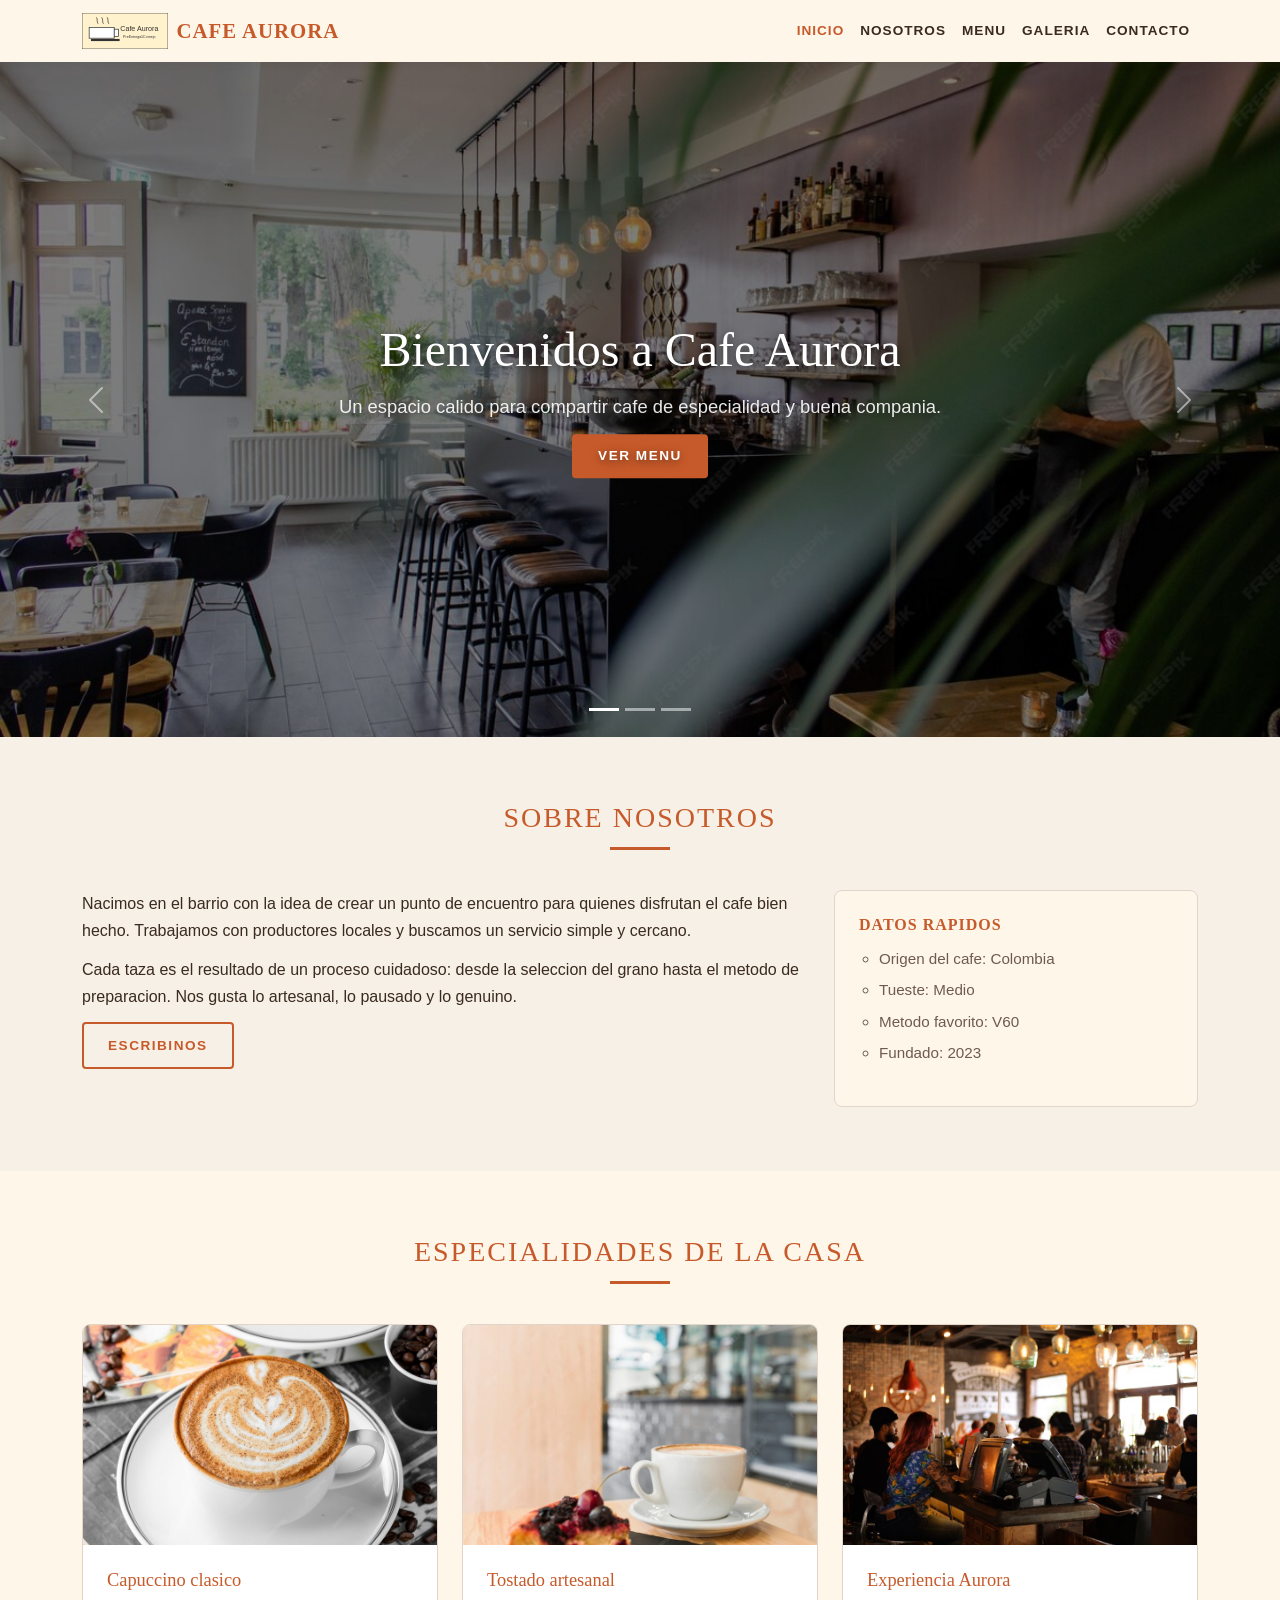
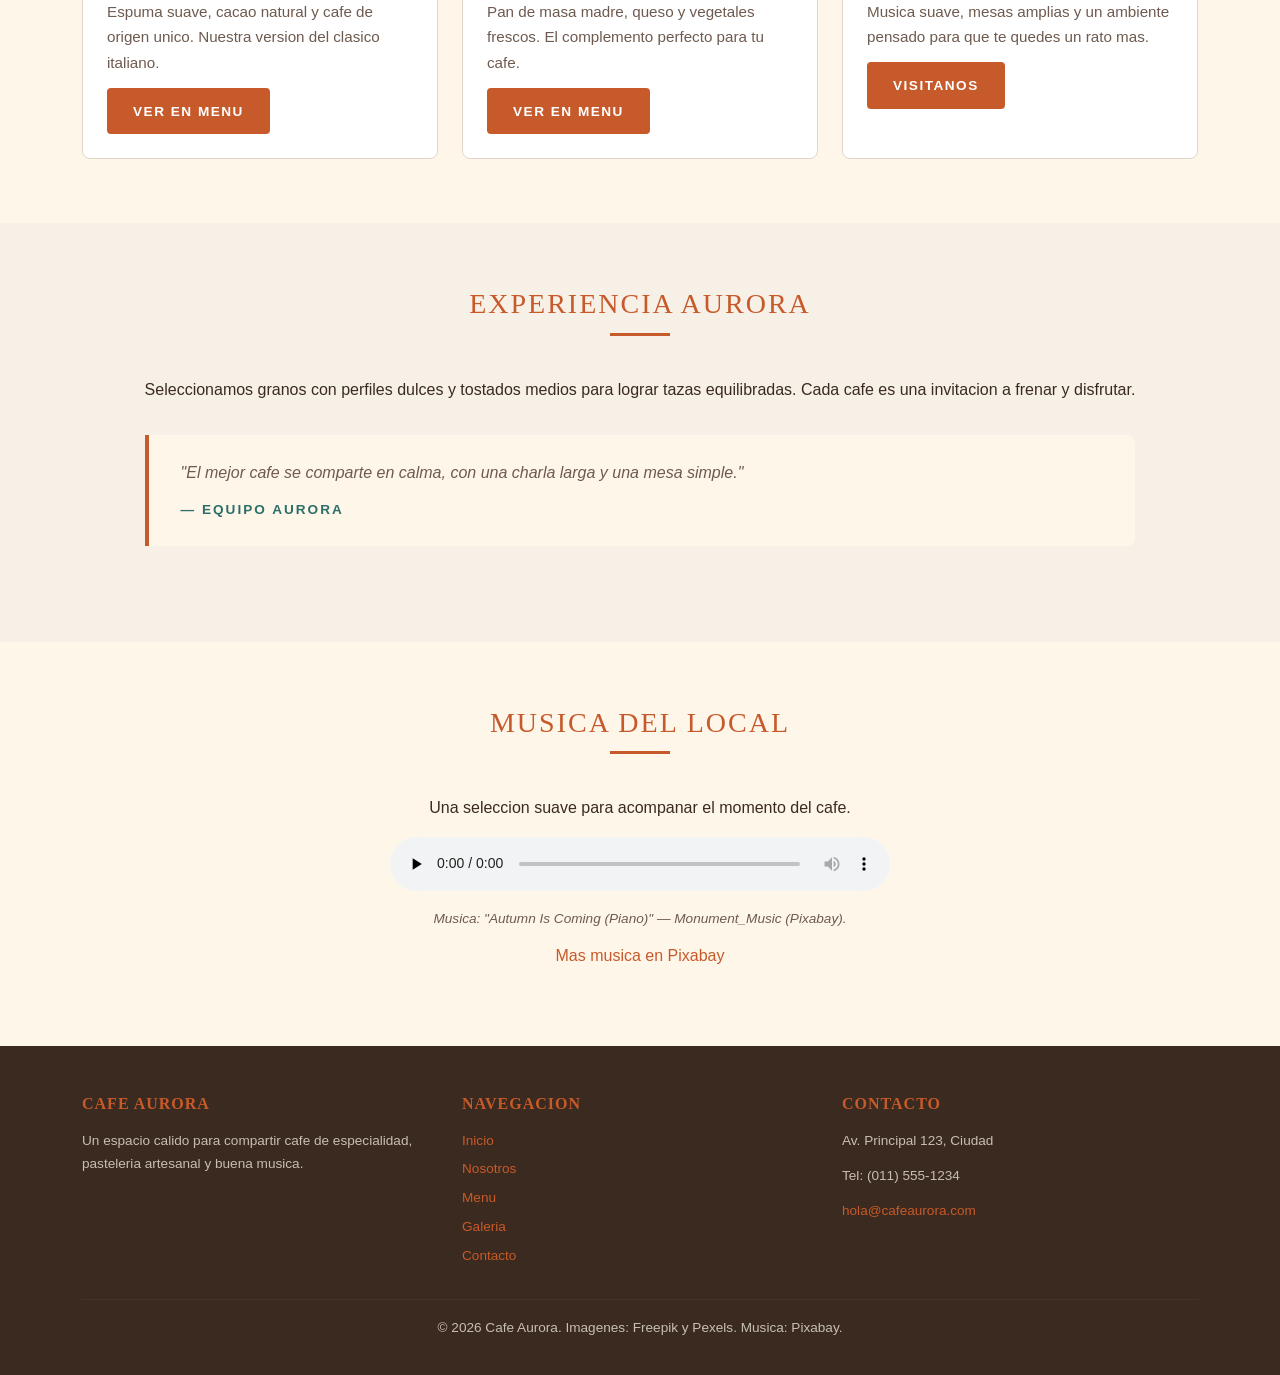
==== commit b30fbca3: "Eliminar inline styles, corregir typos y agregar page-hero al menu" ====
--- a/index.html
+++ b/index.html
@@ -143,7 +143,7 @@
         <h2 class="section-title">Especialidades de la casa</h2>
         <div class="grid-aurora grid-aurora--3cols">
           <article class="card-aurora" data-aos="fade-up">
-            <img src="img/producto-1.jpg" class="card-aurora__img" alt="Capuccino con pastel de chocolate">
+            <img src="img/producto-1.jpg" class="card-aurora__img" loading="lazy" alt="Capuccino con pastel de chocolate">
             <div class="card-aurora__body">
               <h3 class="card-aurora__title">Capuccino clasico</h3>
               <p class="card-aurora__text">Espuma suave, cacao natural y cafe de origen unico. Nuestra version del clasico italiano.</p>
@@ -151,7 +151,7 @@
             </div>
           </article>
           <article class="card-aurora" data-aos="fade-up" data-aos-delay="150">
-            <img src="img/producto-2.jpg" class="card-aurora__img" alt="Pasteleria y cafe sobre mesa de madera">
+            <img src="img/producto-2.jpg" class="card-aurora__img" loading="lazy" alt="Pasteleria y cafe sobre mesa de madera">
             <div class="card-aurora__body">
               <h3 class="card-aurora__title">Tostado artesanal</h3>
               <p class="card-aurora__text">Pan de masa madre, queso y vegetales frescos. El complemento perfecto para tu cafe.</p>
@@ -159,7 +159,7 @@
             </div>
           </article>
           <article class="card-aurora" data-aos="fade-up" data-aos-delay="300">
-            <img src="img/interior.jpg" class="card-aurora__img" alt="Interior calido de cafeteria con decoracion de madera">
+            <img src="img/interior.jpg" class="card-aurora__img" loading="lazy" alt="Interior calido de cafeteria con decoracion de madera">
             <div class="card-aurora__body">
               <h3 class="card-aurora__title">Experiencia Aurora</h3>
               <p class="card-aurora__text">Musica suave, mesas amplias y un ambiente pensado para que te quedes un rato mas.</p>
@@ -175,7 +175,7 @@
       <div class="container">
         <h2 class="section-title">Experiencia Aurora</h2>
         <div class="flex-aurora flex-aurora--center">
-          <div style="max-width: 720px; text-align: center;">
+          <div class="content-narrow text-center-aurora">
             <p>Seleccionamos granos con perfiles dulces y tostados medios para lograr tazas equilibradas. Cada cafe es una invitacion a frenar y disfrutar.</p>
             <blockquote class="blockquote-aurora" data-aos="zoom-in">
               <p>"El mejor cafe se comparte en calma, con una charla larga y una mesa simple."</p>
